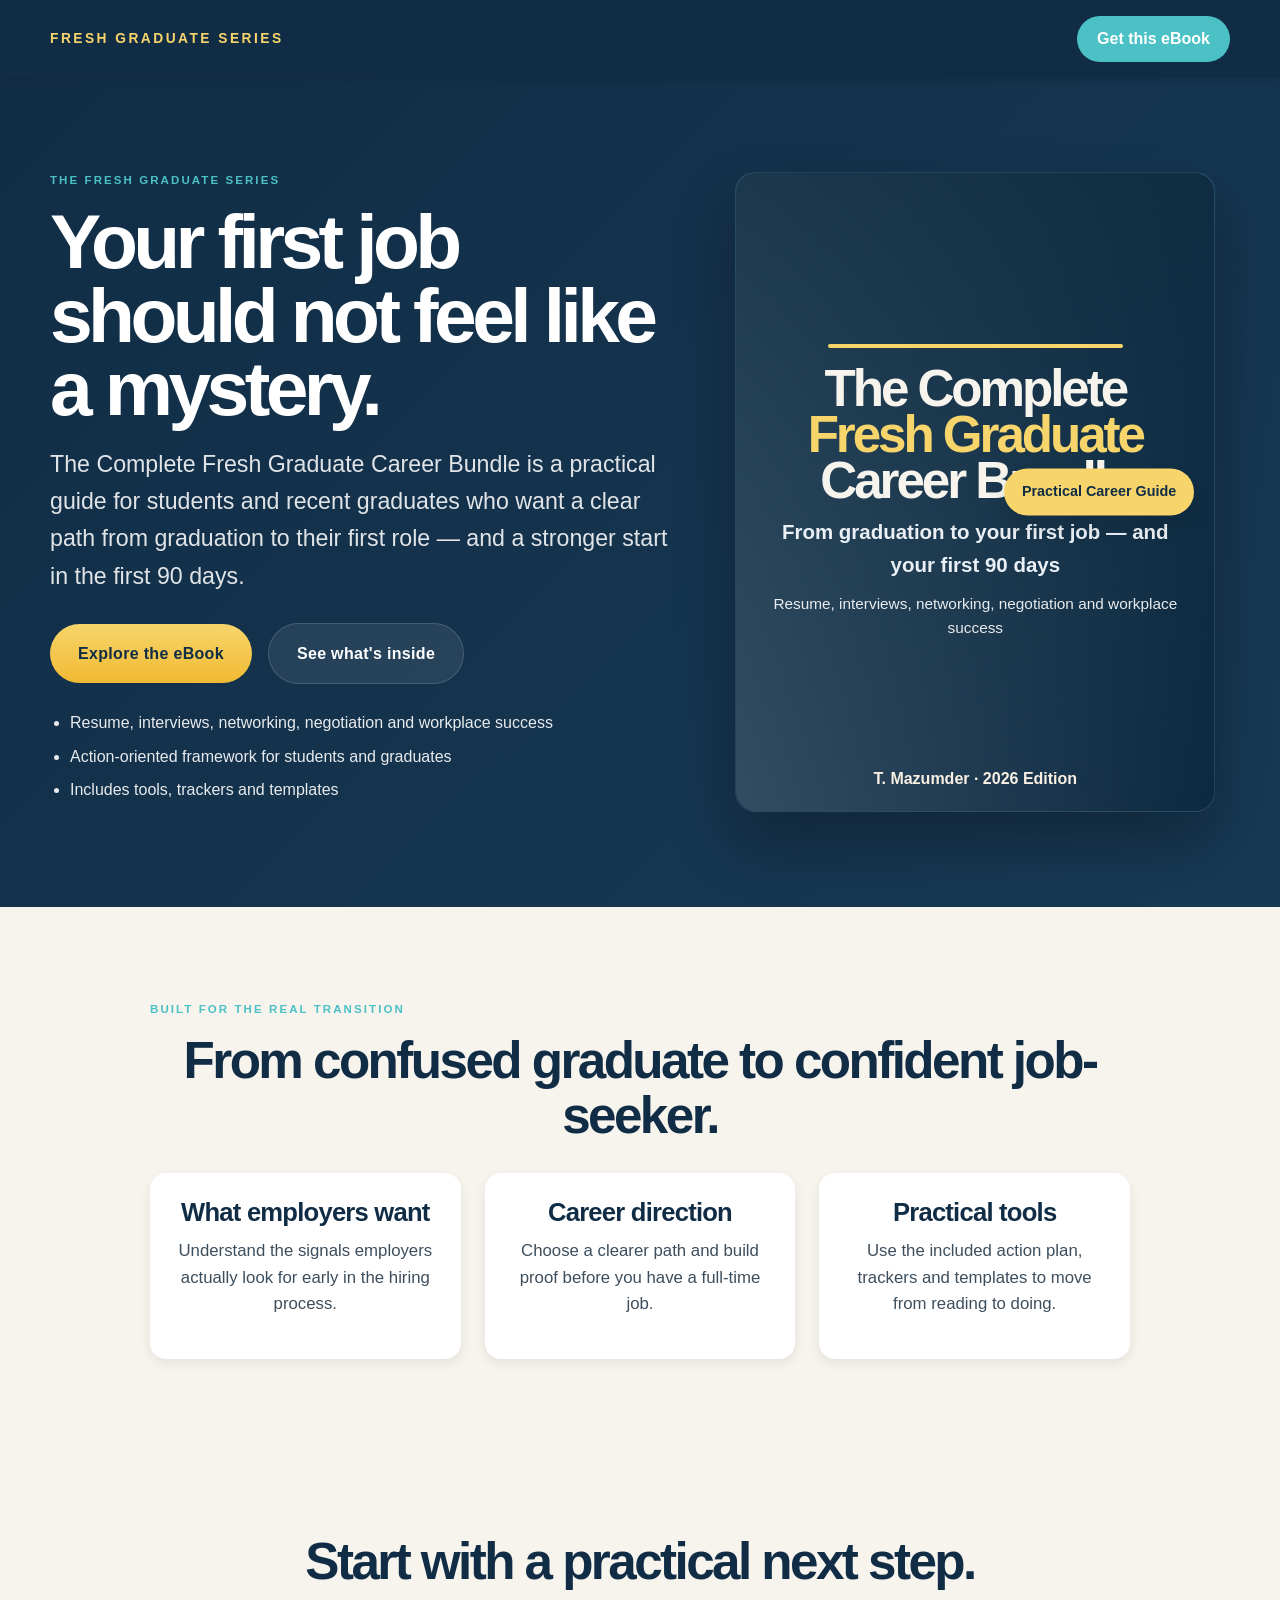
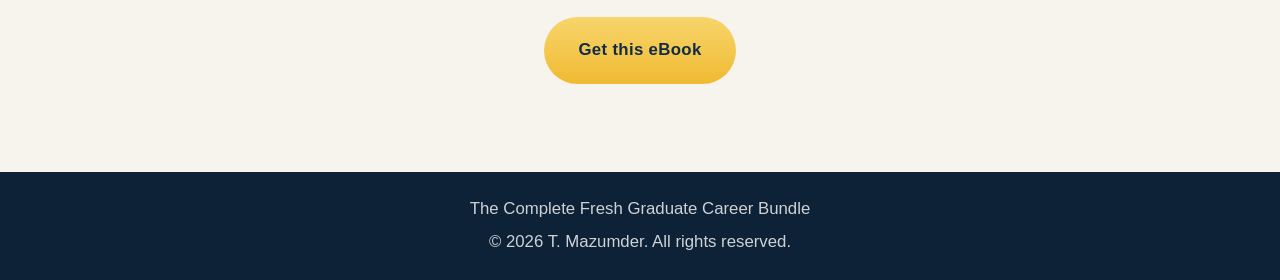
==== index.html @ 74c37b0f "Add complete website - homepage, sales page, thank you page with full styling" ====
<!DOCTYPE html>
<html lang="en">
  <head>
    <meta charset="UTF-8" />
    <meta name="viewport" content="width=device-width, initial-scale=1.0" />
    <meta
      name="description"
      content="The Complete Fresh Graduate Career Bundle helps students and recent graduates move from graduation to their first job and first 90 days with confidence."
    />
    <meta
      property="og:title"
      content="The Complete Fresh Graduate Career Bundle"
    />
    <meta
      property="og:description"
      content="A practical guide for students and fresh graduates moving from graduation to their first job and first 90 days."
    />
    <meta property="og:type" content="website" />
    <title>The Complete Fresh Graduate Career Bundle</title>
    <link rel="stylesheet" href="styles.css" />
  </head>
  <body>
    <header class="topbar">
      <div class="container topbar-inner">
        <div class="brand-mark">Fresh Graduate Series</div>
        <a class="nav-cta" href="sales.html">Get this eBook</a>
      </div>
    </header>

    <main>
      <section class="hero home-hero">
        <div class="container hero-grid">
          <div class="hero-copy">
            <p class="eyebrow">The Fresh Graduate Series</p>
            <h1>Your first job should not feel like a mystery.</h1>
            <p class="lead">
              The Complete Fresh Graduate Career Bundle is a practical guide for
              students and recent graduates who want a clear path from graduation
              to their first role — and a stronger start in the first 90 days.
            </p>
            <div class="cta-row">
              <a class="btn btn-primary" href="sales.html">Explore the eBook</a>
              <a class="btn btn-secondary" href="sales.html">See what's inside</a>
            </div>
            <ul class="home-points">
              <li>Resume, interviews, networking, negotiation and workplace success</li>
              <li>Action-oriented framework for students and graduates</li>
              <li>Includes tools, trackers and templates</li>
            </ul>
          </div>

          <div class="hero-cover-wrap">
            <div class="cover-book home-cover">
              <div class="cover-inner">
                <div class="cover-topline"></div>
                <div class="cover-headline-block">
                  <h2>The Complete</h2>
                  <h2 class="line-two">Fresh Graduate</h2>
                  <h2 class="line-three">Career Bundle</h2>
                </div>
                <p class="cover-subhead">
                  From graduation to your first job — and your first 90 days
                </p>
                <p class="cover-tagline">
                  Resume, interviews, networking, negotiation and workplace success
                </p>
                <div class="cover-badge">Practical Career Guide</div>
                <div class="cover-author">T. Mazumder · 2026 Edition</div>
              </div>
            </div>
          </div>
        </div>
      </section>

      <section class="section home-preview">
        <div class="container narrow">
          <p class="section-kicker">Built for the real transition</p>
          <h2>From confused graduate to confident job-seeker.</h2>
          <div class="feature-grid">
            <div class="feature-card">
              <h3>What employers want</h3>
              <p>Understand the signals employers actually look for early in the hiring process.</p>
            </div>
            <div class="feature-card">
              <h3>Career direction</h3>
              <p>Choose a clearer path and build proof before you have a full-time job.</p>
            </div>
            <div class="feature-card">
              <h3>Practical tools</h3>
              <p>Use the included action plan, trackers and templates to move from reading to doing.</p>
            </div>
          </div>
        </div>
      </section>

      <section class="section home-final">
        <div class="container center">
          <h2>Start with a practical next step.</h2>
          <a class="btn btn-primary btn-lg" href="sales.html">Get this eBook</a>
        </div>
      </section>
    </main>

    <footer class="site-footer">
      <div class="container footer-inner">
        <p>The Complete Fresh Graduate Career Bundle</p>
        <p>© 2026 T. Mazumder. All rights reserved.</p>
      </div>
    </footer>

    <script src="script.js"></script>
  </body>
</html>
---- styles.css ----
:root {
  --primary-navy: #112d46;
  --primary-teal: #4bc0c5;
  --accent-gold: #f7d56b;
  --off-white: #f7f4ee;
  --paper: #f3f3f1;
  --white: #ffffff;
  --text-dark: #0e2337;
  --text-mid: #3d4e5d;
  --text-light: #566c7a;
  --soft-border: #dfe5ea;
}

* {
  box-sizing: border-box;
}

html {
  scroll-behavior: smooth;
}

body {
  margin: 0;
  background: var(--white);
  color: var(--text-dark);
  font-family: -apple-system, BlinkMacSystemFont, 'Segoe UI', Roboto, sans-serif;
  line-height: 1.6;
}

img {
  max-width: 100%;
  display: block;
}

a {
  color: inherit;
  text-decoration: none;
}

button {
  font: inherit;
}

.container {
  width: min(1180px, calc(100% - 32px));
  margin: 0 auto;
}

.narrow {
  width: min(980px, calc(100% - 32px));
}

.center {
  text-align: center;
}

.section {
  padding: 88px 0;
}

h1, h2, h3, p {
  margin-top: 0;
}

h1 {
  font-size: clamp(2.7rem, 6vw, 5.4rem);
  line-height: 0.96;
  letter-spacing: -0.06em;
  margin-bottom: 20px;
  font-weight: 900;
}

h2 {
  font-size: clamp(2.1rem, 4vw, 4rem);
  line-height: 1.06;
  letter-spacing: -0.05em;
  margin-bottom: 18px;
  font-weight: 900;
}

h3 {
  font-size: clamp(1.2rem, 2vw, 1.7rem);
  line-height: 1.2;
  letter-spacing: -0.03em;
  margin-bottom: 10px;
  font-weight: 700;
}

p {
  font-size: 1.05rem;
  color: var(--text-mid);
}

.eyebrow,
.section-kicker {
  display: inline-block;
  text-transform: uppercase;
  letter-spacing: 0.18em;
  color: var(--primary-teal);
  font-size: 0.72rem;
  font-weight: 700;
  margin-bottom: 16px;
}

.topbar {
  background: var(--primary-navy);
  color: var(--white);
  padding: 16px 0;
  position: sticky;
  top: 0;
  z-index: 40;
  box-shadow: 0 2px 8px rgba(0,0,0,0.1);
}

.topbar-inner {
  display: flex;
  justify-content: space-between;
  align-items: center;
  gap: 16px;
}

.brand-mark {
  font-size: 0.86rem;
  letter-spacing: 0.18em;
  text-transform: uppercase;
  font-weight: 700;
  color: var(--accent-gold);
}

.nav-cta {
  background: var(--primary-teal);
  color: var(--white);
  border-radius: 999px;
  padding: 10px 20px;
  font-weight: 700;
  transition: transform 0.15s ease;
}

.nav-cta:hover {
  transform: translateY(-2px);
}

.hero {
  background: linear-gradient(135deg, var(--primary-navy) 0%, #183954 100%);
  color: var(--white);
  padding: 88px 0;
}

.hero-grid {
  display: grid;
  grid-template-columns: 1.1fr 0.9fr;
  gap: 48px;
  align-items: center;
}

.subhead,
.hero-description,
.lead {
  font-size: clamp(1.12rem, 2vw, 1.45rem);
  color: rgba(255, 255, 255, 0.87);
  max-width: 680px;
}

.book-meta-block {
  margin: 26px 0 20px;
  padding-bottom: 16px;
  border-bottom: 2px solid rgba(247, 213, 107, 0.9);
}

.book-title {
  color: var(--white);
  font-size: clamp(1.25rem, 2vw, 1.8rem);
  margin-bottom: 8px;
}

.book-author {
  margin-bottom: 0;
  color: rgba(255, 255, 255, 0.72);
}

.cta-row {
  display: flex;
  align-items: center;
  flex-wrap: wrap;
  gap: 16px;
  margin-top: 28px;
}

.btn {
  border: 0;
  border-radius: 999px;
  display: inline-flex;
  justify-content: center;
  align-items: center;
  padding: 17px 28px;
  font-weight: 800;
  letter-spacing: 0.02em;
  transition: transform 0.15s ease, box-shadow 0.15s ease;
  cursor: pointer;
}

.btn:hover {
  transform: translateY(-2px);
  box-shadow: 0 12px 22px rgba(0, 0, 0, 0.12);
}

.btn-primary {
  background: linear-gradient(180deg, var(--accent-gold) 0%, #f0ba32 100%);
  color: var(--primary-navy);
}

.btn-secondary {
  background: rgba(255,255,255,0.08);
  color: var(--white);
  border: 1px solid rgba(255,255,255,0.15);
}

.btn-lg {
  font-size: 1.05rem;
  padding: 20px 34px;
}

.btn-full {
  width: 100%;
}

.microcopy {
  margin-top: 10px;
  color: rgba(255,255,255,0.8);
  font-size: 0.95rem;
}

.home-points {
  margin-top: 26px;
  padding-left: 20px;
  color: rgba(255,255,255,0.9);
  max-width: 560px;
}

.home-points li {
  margin-bottom: 8px;
}

.hero-cover-wrap {
  display: flex;
  justify-content: center;
  align-items: center;
}

.cover-book {
  position: relative;
  width: min(100%, 480px);
  aspect-ratio: 0.75;
  background: linear-gradient(180deg, #0f3a57 0%, #0d2d47 100%);
  border-radius: 20px;
  box-shadow: 0 32px 60px rgba(0, 0, 0, 0.28);
  border: 1px solid rgba(255,255,255,0.1);
}

.cover-book::before {
  content: "";
  position: absolute;
  inset: 0;
  border-radius: 20px;
  background: linear-gradient(90deg, rgba(255,255,255,0.18), rgba(0,0,0,0.08));
  pointer-events: none;
}

.cover-inner {
  position: absolute;
  inset: 0;
  padding: 34px;
  border-radius: 20px;
  background: linear-gradient(180deg, rgba(16,40,59,0.7), rgba(16,40,59,0.15));
  overflow: hidden;
  display: flex;
  flex-direction: column;
  justify-content: center;
  text-align: center;
}

.cover-topline {
  width: 72%;
  height: 4px;
  background: var(--accent-gold);
  margin: 0 auto 18px auto;
  border-radius: 999px;
}

.cover-headline-block h2 {
  margin: 0;
  font-size: clamp(2.2rem, 4vw, 4rem);
  line-height: 0.9;
  letter-spacing: -0.06em;
  color: #f7f4ee;
}

.cover-headline-block .line-two {
  color: var(--accent-gold);
}

.cover-subhead,
.cover-tagline {
  text-align: center;
  margin: 0 auto;
  color: #eaf0f5;
}

.cover-subhead {
  font-size: clamp(1rem, 1.6vw, 1.3rem);
  font-weight: 700;
  margin-top: 12px;
}

.cover-tagline {
  font-size: clamp(0.9rem, 1.2vw, 1.1rem);
  color: rgba(255,255,255,0.9);
  margin-top: 10px;
}

.cover-badge {
  position: absolute;
  right: 20px;
  top: 50%;
  transform: translateY(-50%);
  background: var(--accent-gold);
  color: var(--primary-navy);
  font-weight: 800;
  border-radius: 999px;
  padding: 12px 18px;
  font-size: 0.9rem;
  box-shadow: 0 12px 20px rgba(0,0,0,0.12);
}

.cover-author {
  position: absolute;
  left: 0;
  right: 0;
  bottom: 20px;
  text-align: center;
  font-weight: 800;
  color: #f9efe2;
}

.section-problem,
.section-chapters,
.section-faq {
  background: var(--off-white);
}

.section h2 {
  text-align: center;
  color: var(--primary-navy);
  margin-bottom: 28px;
}

.section-intro {
  text-align: center;
  max-width: 820px;
  margin: 0 auto 28px;
  font-size: 1.18rem;
  color: var(--text-mid);
}

.problem-grid {
  display: grid;
  grid-template-columns: repeat(auto-fit, minmax(260px, 1fr));
  gap: 20px;
  margin-top: 30px;
}

.problem-item {
  background: var(--white);
  border-radius: 18px;
  padding: 24px 18px;
  border-left: 4px solid var(--primary-teal);
  box-shadow: 0 4px 12px rgba(0,0,0,0.08);
}

.problem-item p {
  margin: 0;
  font-size: 1.05rem;
  font-weight: 600;
  color: var(--text-dark);
  text-align: center;
}

.proof-copy {
  text-align: center;
  font-size: clamp(1.1rem, 2vw, 1.5rem);
  color: var(--primary-navy);
  font-weight: 700;
  margin-top: 34px;
}

.chapters-grid {
  display: grid;
  grid-template-columns: repeat(auto-fit, minmax(200px, 1fr));
  gap: 16px;
  margin-top: 28px;
}

.chapter-card {
  background: var(--white);
  border-radius: 16px;
  padding: 20px 16px;
  box-shadow: 0 4px 12px rgba(0,0,0,0.08);
  border-top: 4px solid var(--primary-teal);
  text-align: center;
}

.chapter-number {
  display: inline-flex;
  justify-content: center;
  align-items: center;
  min-width: 42px;
  height: 42px;
  border-radius: 999px;
  background: var(--accent-gold);
  color: var(--primary-navy);
  font-weight: 800;
  margin-bottom: 12px;
}

.chapter-card h3 {
  color: var(--primary-navy);
  margin-bottom: 0;
}

.section-toolkit {
  background: var(--primary-navy);
  color: var(--white);
}

.section-toolkit h2,
.section-toolkit .section-intro {
  color: var(--white);
}

.light {
  color: rgba(255,255,255,0.8) !important;
}

.toolkit-grid {
  display: grid;
  grid-template-columns: repeat(auto-fit, minmax(200px, 1fr));
  gap: 18px;
  margin-top: 32px;
}

.toolkit-item {
  background: rgba(255,255,255,0.06);
  border-radius: 16px;
  border: 1px solid rgba(255,255,255,0.12);
  padding: 22px 16px 18px;
  text-align: center;
}

.toolkit-icon {
  font-size: 1.8rem;
  color: var(--accent-gold);
  margin-bottom: 10px;
}

.toolkit-item h3 {
  margin-bottom: 0;
  color: var(--white);
}

.benefits-grid {
  display: grid;
  grid-template-columns: repeat(auto-fit, minmax(220px, 1fr));
  gap: 20px;
  margin-top: 28px;
}

.benefit-card {
  background: var(--paper);
  border-radius: 16px;
  padding: 20px 16px;
  border-left: 4px solid var(--primary-teal);
  text-align: center;
}

.benefit-number {
  width: 40px;
  height: 40px;
  display: inline-flex;
  align-items: center;
  justify-content: center;
  border-radius: 50%;
  background: var(--primary-teal);
  color: var(--white);
  font-weight: 800;
  margin-bottom: 8px;
}

.benefit-card h3 {
  color: var(--primary-navy);
}

.faq-container {
  max-width: 860px;
  margin: 0 auto;
}

.faq-item {
  background: var(--white);
  border-radius: 16px;
  overflow: hidden;
  border: 1px solid var(--soft-border);
  margin-bottom: 16px;
}

.faq-question {
  width: 100%;
  padding: 18px 22px;
  background: transparent;
  border: none;
  display: flex;
  justify-content: space-between;
  align-items: center;
  font-size: 1.08rem;
  font-weight: 700;
  color: var(--primary-navy);
  text-align: left;
  cursor: pointer;
}

.faq-icon {
  font-size: 1.6rem;
  color: var(--primary-teal);
  transition: transform 0.15s ease;
}

.faq-question.active .faq-icon {
  transform: rotate(45deg);
}

.faq-answer {
  display: none;
  padding: 0 22px 20px;
}

.faq-answer p {
  margin: 0;
}

.faq-answer.active {
  display: block;
}

.section-final-cta {
  background: linear-gradient(180deg, var(--primary-navy) 0%, #0d2d47 100%);
  color: var(--white);
}

.section-final-cta h2 {
  color: var(--white);
}

.final-cta-sub {
  font-size: clamp(1.2rem, 2vw, 1.6rem);
  margin-bottom: 22px;
  color: var(--accent-gold);
}

.final-book-meta {
  margin-top: 24px;
  font-weight: 700;
  color: var(--white);
}

.final-book-meta p {
  margin-bottom: 4px;
  color: var(--white);
}

.home-preview {
  background: var(--off-white);
}

.feature-grid {
  display: grid;
  grid-template-columns: repeat(auto-fit, minmax(260px, 1fr));
  gap: 24px;
  margin-top: 30px;
}

.feature-card {
  background: var(--white);
  border-radius: 16px;
  padding: 24px 20px;
  text-align: center;
  box-shadow: 0 4px 12px rgba(0,0,0,0.08);
}

.feature-card h3 {
  color: var(--primary-navy);
}

.home-final {
  background: var(--off-white);
}

.site-footer {
  background: #0d2137;
  color: rgba(255,255,255,0.82);
  padding: 24px 0;
  text-align: center;
}

.footer-inner {
  display: flex;
  justify-content: center;
  flex-direction: column;
  gap: 6px;
  font-size: 0.95rem;
}

.footer-inner p {
  margin-bottom: 0;
  color: rgba(255,255,255,0.8);
}

.sticky-mobile-cta {
  position: fixed;
  left: 0;
  right: 0;
  bottom: 0;
  background: rgba(17, 45, 70, 0.96);
  padding: 12px 16px 18px;
  z-index: 50;
  display: none;
  box-shadow: 0 -8px 14px rgba(0,0,0,0.08);
}

.thank-you-page {
  background: linear-gradient(180deg, #f6f4ee 0%, #ffffff 100%);
  min-height: 100vh;
}

.thank-you-section {
  padding: 72px 0;
}

.thank-you-wrap {
  max-width: 760px;
}

.thank-you-card {
  background: var(--white);
  box-shadow: 0 8px 24px rgba(0,0,0,0.1);
  border-radius: 24px;
  padding: 42px 28px;
  text-align: center;
}

.thank-you-icon {
  width: 84px;
  height: 84px;
  border-radius: 50%;
  display: inline-flex;
  justify-content: center;
  align-items: center;
  margin-bottom: 16px;
  background: linear-gradient(180deg, var(--primary-teal) 0%, #0f9bb2 100%);
  color: var(--white);
  font-weight: 900;
  font-size: 2.2rem;
}

.thank-you-card h1 {
  color: var(--primary-navy);
  font-size: clamp(2.1rem, 5vw, 3.2rem);
  margin-bottom: 12px;
}

.thank-you-subhead {
  font-size: 1.12rem;
  max-width: 620px;
  margin: 0 auto 28px;
}

.thank-you-book-panel {
  display: flex;
  align-items: center;
  justify-content: center;
  gap: 20px;
  background: var(--paper);
  border-radius: 16px;
  padding: 20px;
  margin-bottom: 26px;
}

.mini-book-cover {
  width: 120px;
  min-width: 120px;
  border-radius: 12px;
  background: linear-gradient(180deg, #102d46 0%, #183d5d 100%);
  aspect-ratio: 0.75;
  padding: 10px;
  box-shadow: 0 8px 16px rgba(0,0,0,0.12);
}

.mini-book-inner {
  height: 100%;
  display: flex;
  flex-direction: column;
  justify-content: center;
  align-items: center;
  color: var(--white);
  font-weight: 800;
  font-size: 0.68rem;
  text-align: center;
  line-height: 1.15;
}

.book-info h2 {
  font-size: 1.4rem;
  margin-bottom: 10px;
  text-align: left;
}

.book-info p {
  margin: 0;
  color: var(--text-mid);
  text-align: left;
}

.download-note {
  border-left: 4px solid #5dbb63;
  background: #edf9ee;
  padding: 14px 18px;
  border-radius: 12px;
  margin: 22px auto 18px;
  max-width: 560px;
  text-align: left;
}

.download-note p {
  margin: 0;
  color: #1d6a2d;
  font-weight: 600;
}

.help-text {
  margin-top: 24px;
  color: var(--text-mid);
}

.help-text a {
  color: #0f9bb2;
  font-weight: 700;
}

@media (max-width: 900px) {
  .hero-grid {
    grid-template-columns: 1fr;
  }
}

@media (max-width: 700px) {
  .section {
    padding: 60px 0;
  }

  .cta-row {
    flex-direction: column;
    align-items: stretch;
  }

  .btn,
  .btn-primary,
  .btn-secondary,
  .btn-lg {
    width: 100%;
  }

  .sticky-mobile-cta {
    display: block;
  }

  body {
    padding-bottom: 88px;
  }

  .topbar {
    position: static;
  }

  .thank-you-book-panel {
    flex-direction: column;
    text-align: center;
  }

  .book-info h2,
  .book-info p {
    text-align: center;
  }
}
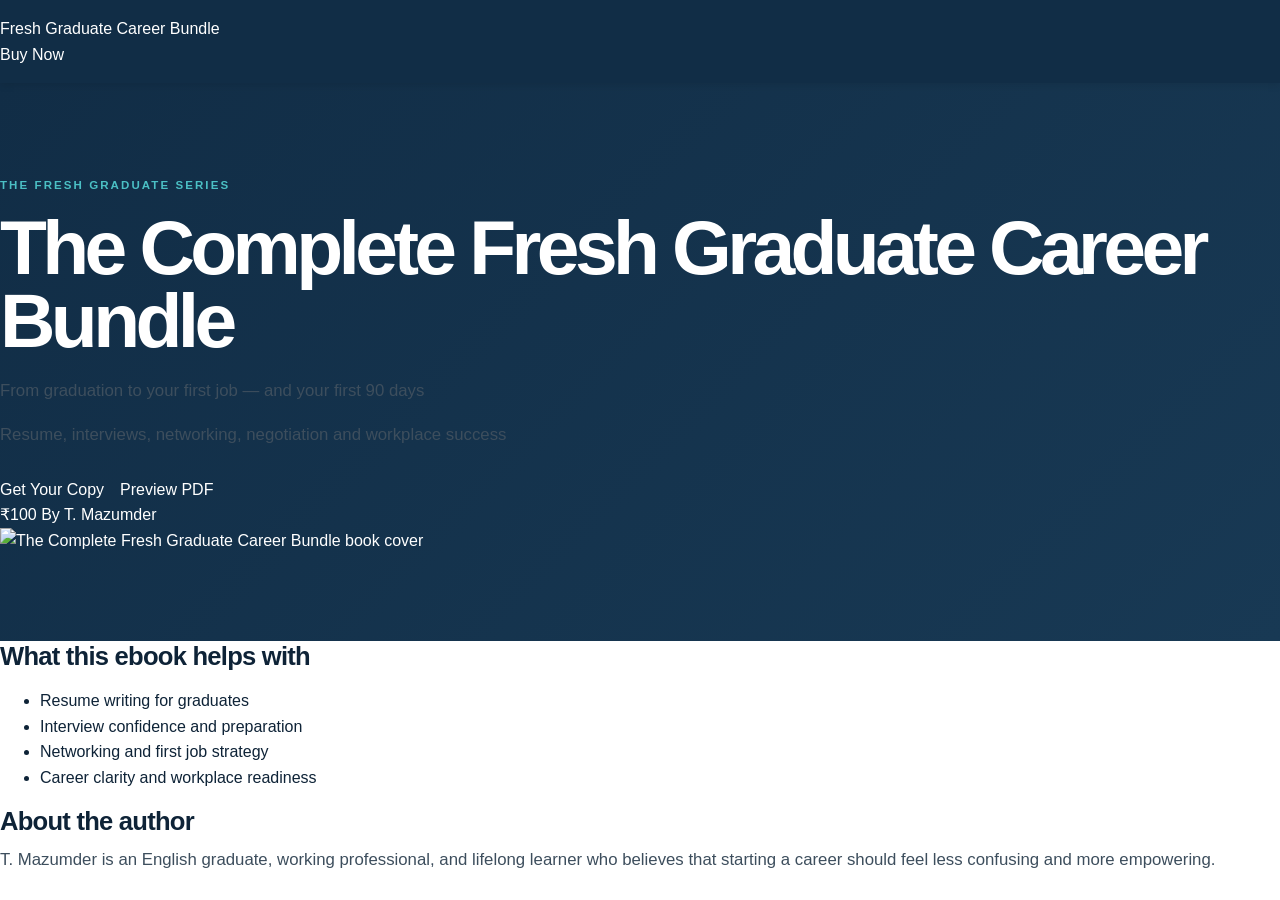
==== commit 1b9aa8a0: "Add files via upload" ====
--- a/index.html
+++ b/index.html
@@ -3,110 +3,86 @@
   <head>
     <meta charset="UTF-8" />
     <meta name="viewport" content="width=device-width, initial-scale=1.0" />
+    <title>The Complete Fresh Graduate Career Bundle</title>
     <meta
       name="description"
-      content="The Complete Fresh Graduate Career Bundle helps students and recent graduates move from graduation to their first job and first 90 days with confidence."
+      content="No experience? Start here. A practical career guide for fresh graduates."
     />
-    <meta
-      property="og:title"
-      content="The Complete Fresh Graduate Career Bundle"
-    />
-    <meta
-      property="og:description"
-      content="A practical guide for students and fresh graduates moving from graduation to their first job and first 90 days."
-    />
-    <meta property="og:type" content="website" />
-    <title>The Complete Fresh Graduate Career Bundle</title>
     <link rel="stylesheet" href="styles.css" />
   </head>
   <body>
-    <header class="topbar">
-      <div class="container topbar-inner">
-        <div class="brand-mark">Fresh Graduate Series</div>
-        <a class="nav-cta" href="sales.html">Get this eBook</a>
-      </div>
-    </header>
+    <div class="page-shell">
+      <header class="topbar">
+        <div class="brand">Fresh Graduate Career Bundle</div>
+        <a href="sales.html" class="nav-button">Buy Now</a>
+      </header>
 
-    <main>
-      <section class="hero home-hero">
-        <div class="container hero-grid">
+      <main class="home-page">
+        <section class="hero">
           <div class="hero-copy">
-            <p class="eyebrow">The Fresh Graduate Series</p>
-            <h1>Your first job should not feel like a mystery.</h1>
-            <p class="lead">
-              The Complete Fresh Graduate Career Bundle is a practical guide for
-              students and recent graduates who want a clear path from graduation
-              to their first role — and a stronger start in the first 90 days.
+            <div class="eyebrow">The Fresh Graduate Series</div>
+            <h1>
+              <span class="line line-top">The Complete</span>
+              <span class="line line-mid">Fresh Graduate</span>
+              <span class="line line-bottom">Career Bundle</span>
+            </h1>
+
+            <p class="subtitle">
+              From graduation to your first job — and your first 90 days
             </p>
+
+            <p class="description">
+              Resume, interviews, networking, negotiation and workplace success
+            </p>
+
             <div class="cta-row">
-              <a class="btn btn-primary" href="sales.html">Explore the eBook</a>
-              <a class="btn btn-secondary" href="sales.html">See what's inside</a>
+              <a class="primary-btn" href="sales.html">Get Your Copy</a>
+              <a
+                class="secondary-btn"
+                href="assets/The_Complete_Fresh_Graduate_Career_Bundle_T_Mazumder_2026.pdf"
+                target="_blank"
+                rel="noreferrer"
+              >
+                Preview PDF
+              </a>
             </div>
-            <ul class="home-points">
-              <li>Resume, interviews, networking, negotiation and workplace success</li>
-              <li>Action-oriented framework for students and graduates</li>
-              <li>Includes tools, trackers and templates</li>
+
+            <div class="book-meta">
+              <span>₹100</span>
+              <span>By T. Mazumder</span>
+            </div>
+          </div>
+
+          <div class="cover-wrap">
+            <img
+              src="assets/cover.png"
+              alt="The Complete Fresh Graduate Career Bundle book cover"
+            />
+          </div>
+        </section>
+
+        <section class="benefits">
+          <div class="info-card">
+            <h3>What this ebook helps with</h3>
+            <ul>
+              <li>Resume writing for graduates</li>
+              <li>Interview confidence and preparation</li>
+              <li>Networking and first job strategy</li>
+              <li>Career clarity and workplace readiness</li>
             </ul>
           </div>
 
-          <div class="hero-cover-wrap">
-            <div class="cover-book home-cover">
-              <div class="cover-inner">
-                <div class="cover-topline"></div>
-                <div class="cover-headline-block">
-                  <h2>The Complete</h2>
-                  <h2 class="line-two">Fresh Graduate</h2>
-                  <h2 class="line-three">Career Bundle</h2>
-                </div>
-                <p class="cover-subhead">
-                  From graduation to your first job — and your first 90 days
-                </p>
-                <p class="cover-tagline">
-                  Resume, interviews, networking, negotiation and workplace success
-                </p>
-                <div class="cover-badge">Practical Career Guide</div>
-                <div class="cover-author">T. Mazumder · 2026 Edition</div>
-              </div>
-            </div>
+          <div class="info-card">
+            <h3>About the author</h3>
+            <p>
+              T. Mazumder is an English graduate, working professional, and
+              lifelong learner who believes that starting a career should feel
+              less confusing and more empowering.
+            </p>
           </div>
-        </div>
-      </section>
-
-      <section class="section home-preview">
-        <div class="container narrow">
-          <p class="section-kicker">Built for the real transition</p>
-          <h2>From confused graduate to confident job-seeker.</h2>
-          <div class="feature-grid">
-            <div class="feature-card">
-              <h3>What employers want</h3>
-              <p>Understand the signals employers actually look for early in the hiring process.</p>
-            </div>
-            <div class="feature-card">
-              <h3>Career direction</h3>
-              <p>Choose a clearer path and build proof before you have a full-time job.</p>
-            </div>
-            <div class="feature-card">
-              <h3>Practical tools</h3>
-              <p>Use the included action plan, trackers and templates to move from reading to doing.</p>
-            </div>
-          </div>
-        </div>
-      </section>
-
-      <section class="section home-final">
-        <div class="container center">
-          <h2>Start with a practical next step.</h2>
-          <a class="btn btn-primary btn-lg" href="sales.html">Get this eBook</a>
-        </div>
-      </section>
-    </main>
-
-    <footer class="site-footer">
-      <div class="container footer-inner">
-        <p>The Complete Fresh Graduate Career Bundle</p>
-        <p>© 2026 T. Mazumder. All rights reserved.</p>
-      </div>
-    </footer>
+        </section>
+      </main>
+    </div>
 
     <script src="script.js"></script>
   </body>
